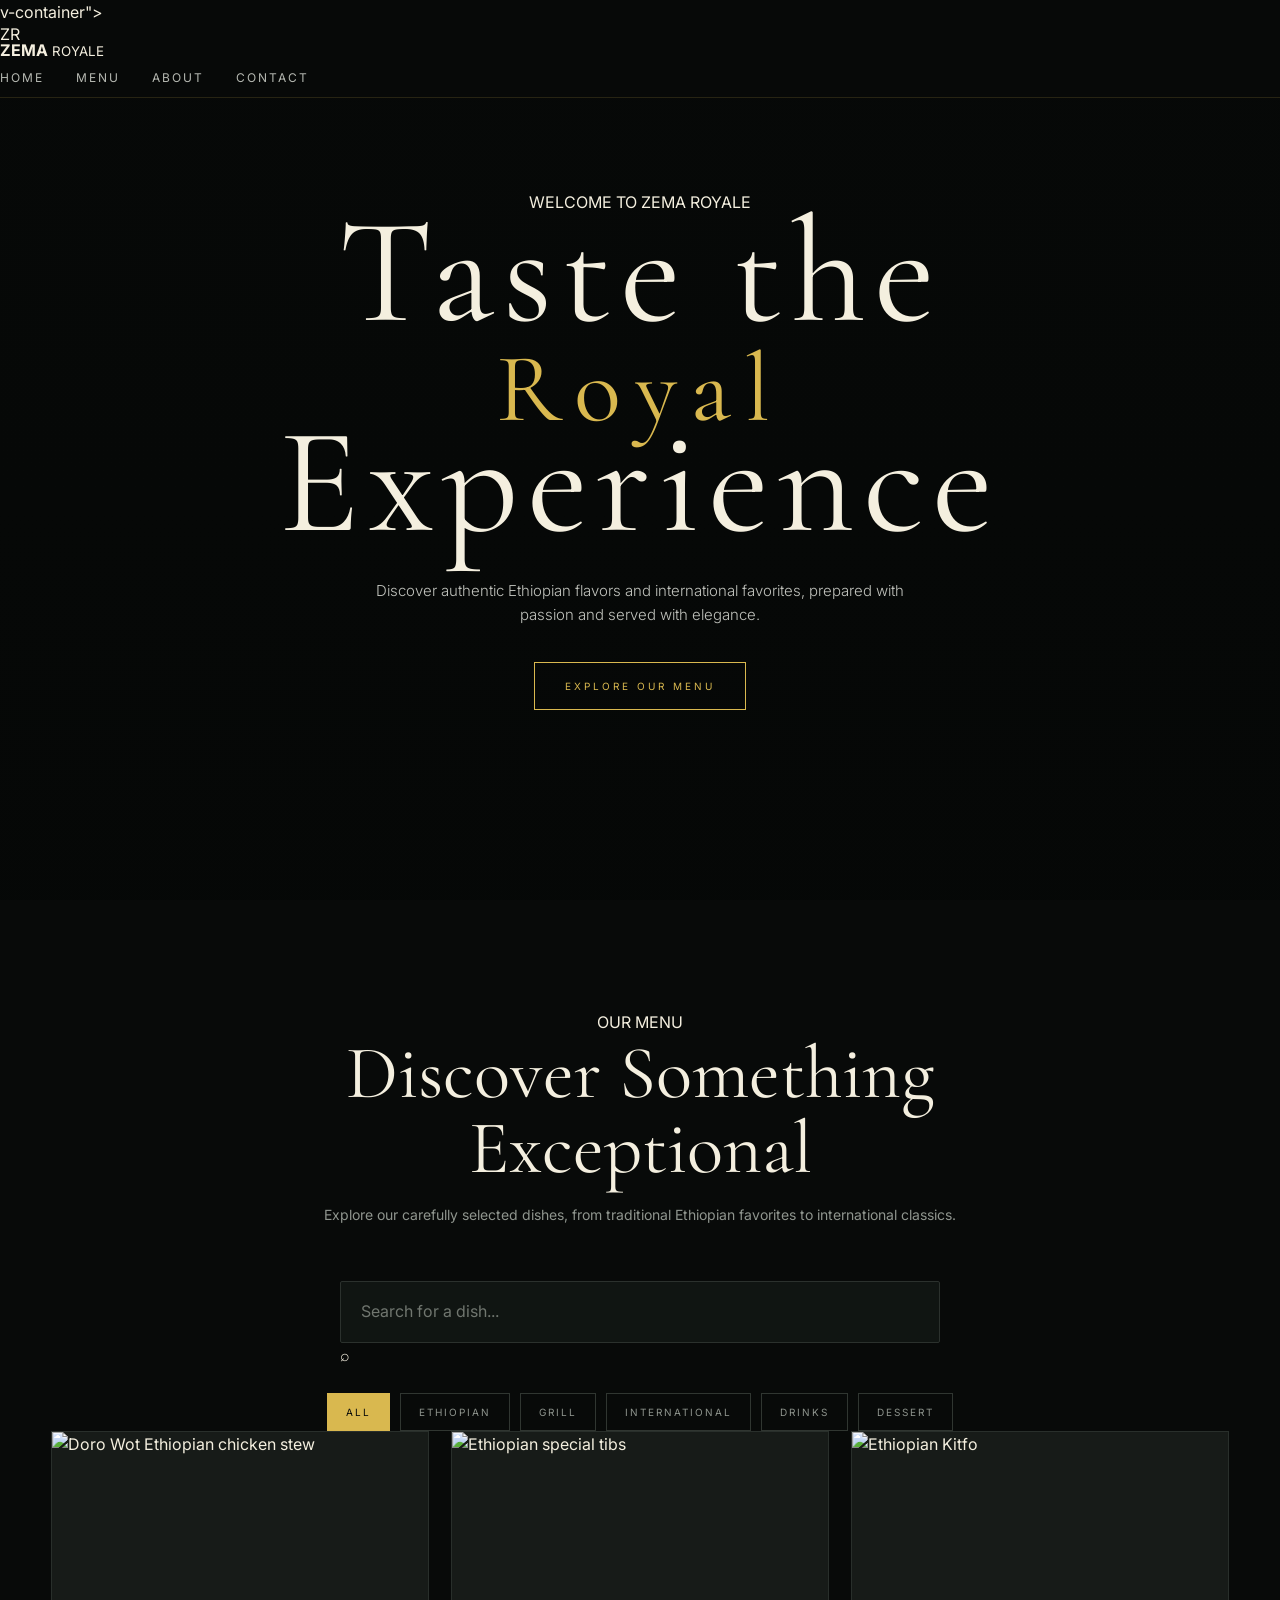
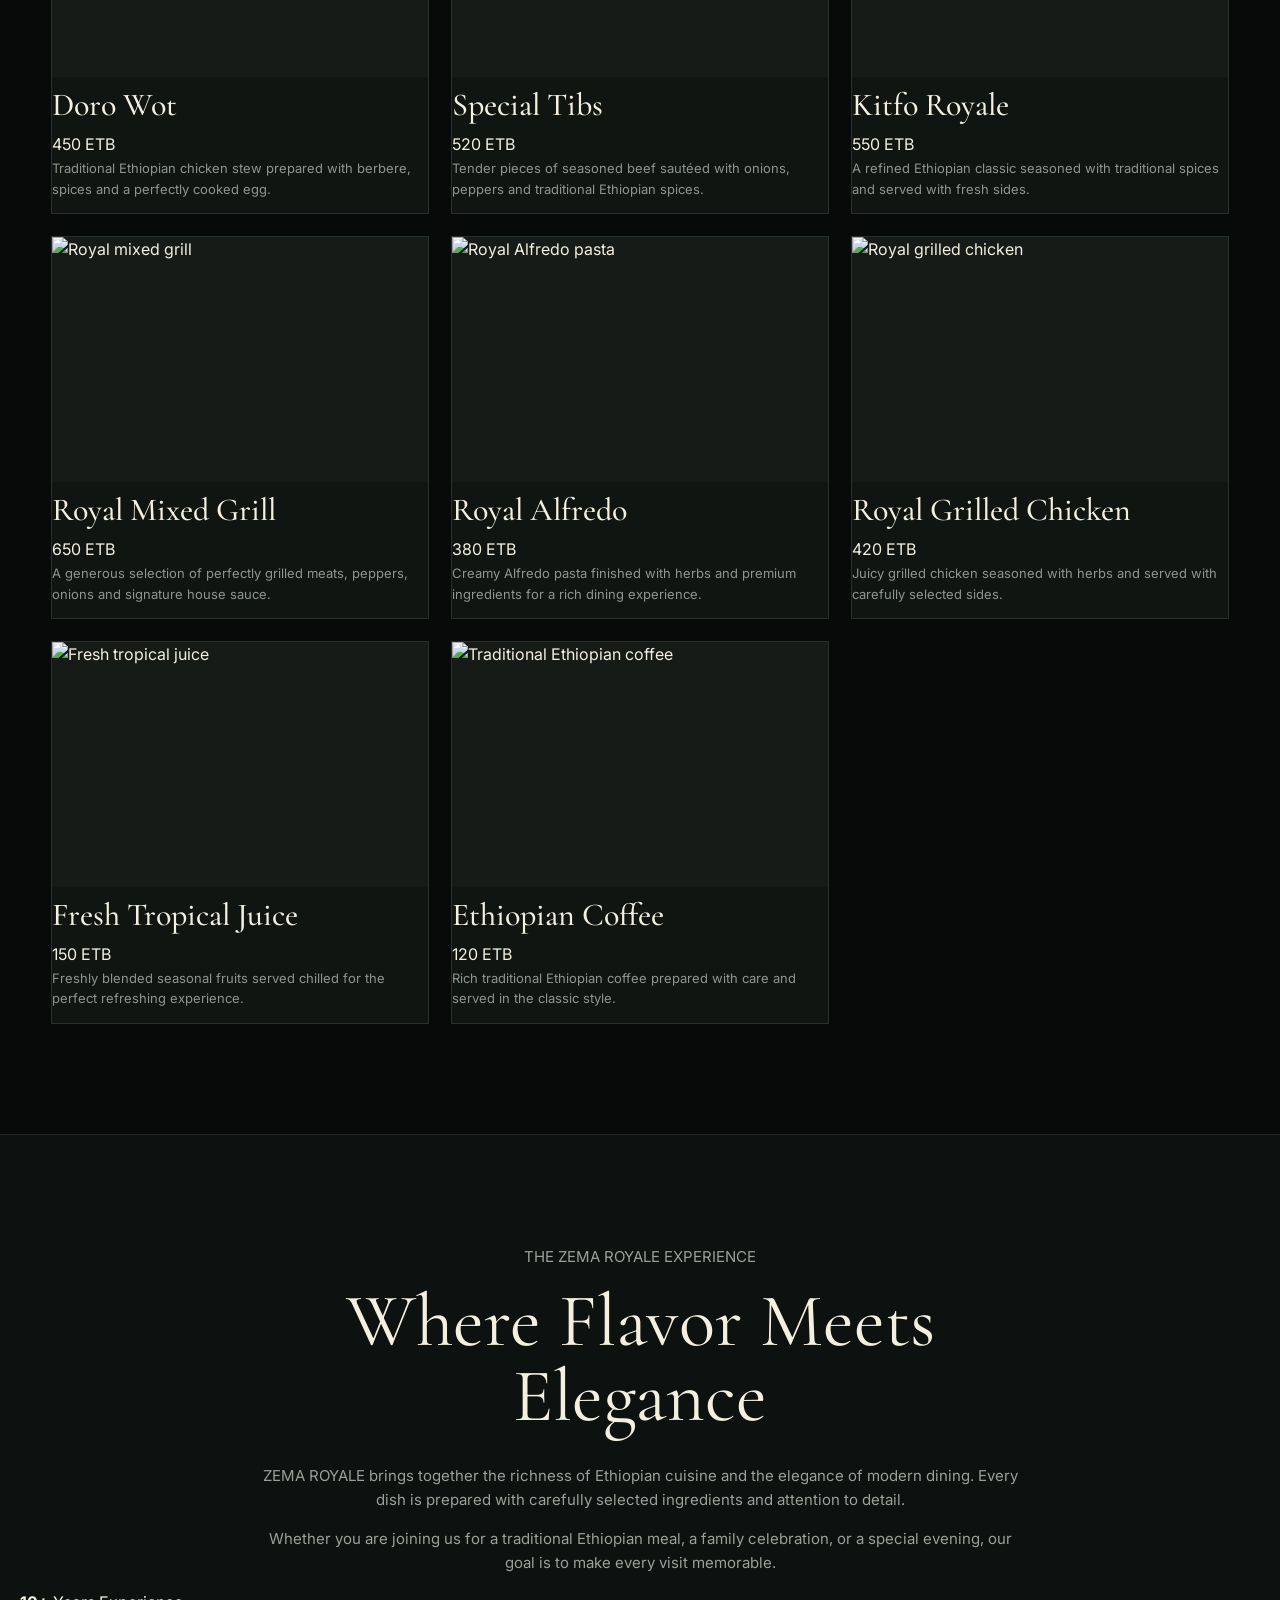
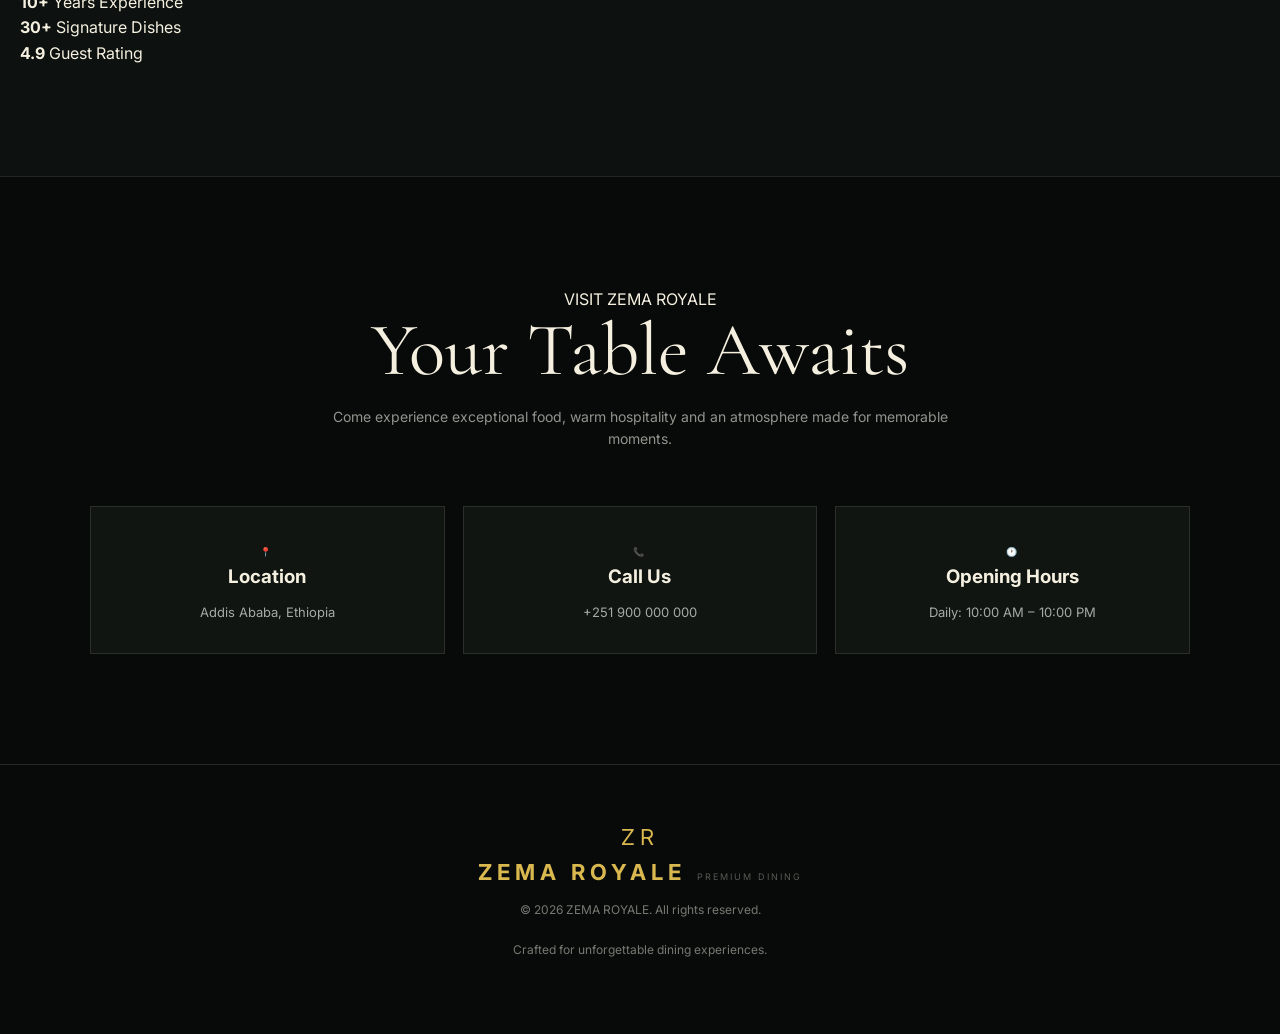
==== index.html @ 4bc6fc19 "Add files via upload" ====
<!DOCTYPE html>
<html lang="en">
<head>
    <meta charset="UTF-8">
    <meta name="viewport" content="width=device-width, initial-scale=1.0">

    <meta name="description" content="ZEMA ROYALE — Premium Ethiopian and international dining. Explore our digital menu.">

    <title>ZEMA ROYALE | Premium Dining</title>

    <!-- Google Fonts -->
    <link rel="preconnect" href="https://fonts.googleapis.com">
    <link rel="preconnect" href="https://fonts.gstatic.com" crossorigin>

    <link href="https://fonts.googleapis.com/css2?family=Cormorant+Garamond:wght@500;600;700&family=Inter:wght@400;500;600;700&display=swap" rel="stylesheet">

    <!-- CSS -->
    <link rel="stylesheet" href="style.css">
</head>

<body>

    <!-- ================= NAVBAR ================= -->

    <header class="navbar">

        v-container">

            <a href="#home" class="logo">
                <span class="logo-mark">ZR</span>

                <span class="logo-text">
                    <strong>ZEMA</strong>
                    <small>ROYALE</small>
                </span>
            </a>

            <nav class="nav-links">
                <a href="#home">Home</a>
                <a href="#menu">Menu</a>
                <a href="#about">About</a>
                <a href="#contact">Contact</a>
            </nav>

        </div>

    </header>


    <!-- ================= HERO ================= -->

    <section class="hero" id="home">

        <div class="hero-content">

            <p class="eyebrow">WELCOME TO ZEMA ROYALE</p>

            <h1>
                Taste the
                <span>Royal</span>
                Experience
            </h1>

            <p class="hero-description">
                Discover authentic Ethiopian flavors and international
                favorites, prepared with passion and served with elegance.
            </p>

            <a href="#menu" class="hero-button">
                Explore Our Menu
            </a>

        </div>

    </section>


    <!-- ================= MENU ================= -->

    <main id="menu">

        <section class="menu-section">

            <div class="section-heading">

                <p class="eyebrow">OUR MENU</p>

                <h2>
                    Discover Something
                    <span>Exceptional</span>
                </h2>

                <p>
                    Explore our carefully selected dishes, from traditional
                    Ethiopian favorites to international classics.
                </p>

            </div>


            <!-- SEARCH -->

            <div class="search-box">

                <input
                    type="text"
                    id="searchInput"
                    placeholder="Search for a dish..."
                    autocomplete="off"
                >

                <span class="search-icon">⌕</span>

            </div>


            <!-- CATEGORIES -->

            <div class="categories">

                <button
                    class="category-btn active"
                    data-category="all">
                    All
                </button>

                <button
                    class="category-btn"
                    data-category="ethiopian">
                    Ethiopian
                </button>

                <button
                    class="category-btn"
                    data-category="grill">
                    Grill
                </button>

                <button
                    class="category-btn"
                    data-category="international">
                    International
                </button>

                <button
                    class="category-btn"
                    data-category="drinks">
                    Drinks
                </button>

                <button
                    class="category-btn"
                    data-category="dessert">
                    Dessert
                </button>

            </div>


            <!-- FOOD GRID -->

            <div class="food-grid">


                <!-- DORO WOT -->

                <article
                    class="food-card"
                    data-category="ethiopian">

                    <div class="food-image">

                        <img
                            src="doro-wot.jpg"
                            alt="Doro Wot Ethiopian chicken stew"
                            loading="lazy"
                        >

                        <span class="food-tag">
                            Signature
                        </span>

                    </div>

                    <div class="food-content">

                        <div class="food-top">

                            <h3 class="food-name">
                                Doro Wot
                            </h3>

                            <span class="price">
                                450 ETB
                            </span>

                        </div>

                        <p class="food-description">
                            Traditional Ethiopian chicken stew prepared
                            with berbere, spices and a perfectly cooked egg.
                        </p>

                    </div>

                </article>


                <!-- TIBS -->

                <article
                    class="food-card"
                    data-category="ethiopian">

                    <div class="food-image">

                        <img
                            src="tibs.jpg"
                            alt="Ethiopian special tibs"
                            loading="lazy"
                        >

                    </div>

                    <div class="food-content">

                        <div class="food-top">

                            <h3 class="food-name">
                                Special Tibs
                            </h3>

                            <span class="price">
                                520 ETB
                            </span>

                        </div>

                        <p class="food-description">
                            Tender pieces of seasoned beef sautéed with
                            onions, peppers and traditional Ethiopian spices.
                        </p>

                    </div>

                </article>


                <!-- KITFO -->

                <article
                    class="food-card"
                    data-category="ethiopian">

                    <div class="food-image">

                        <img
                            src="kitfo.jpg"
                            alt="Ethiopian Kitfo"
                            loading="lazy"
                        >

                    </div>

                    <div class="food-content">

                        <div class="food-top">

                            <h3 class="food-name">
                                Kitfo Royale
                            </h3>

                            <span class="price">
                                550 ETB
                            </span>

                        </div>

                        <p class="food-description">
                            A refined Ethiopian classic seasoned with
                            traditional spices and served with fresh sides.
                        </p>

                    </div>

                </article>


                <!-- MIXED GRILL -->

                <article
                    class="food-card"
                    data-category="grill">

                    <div class="food-image">

                        <img
                            src="mixed-grill.jpg"
                            alt="Royal mixed grill"
                            loading="lazy"
                        >

                        <span class="food-tag">
                            Royal Choice
                        </span>

                    </div>

                    <div class="food-content">

                        <div class="food-top">

                            <h3 class="food-name">
                                Royal Mixed Grill
                            </h3>

                            <span class="price">
                                650 ETB
                            </span>

                        </div>

                        <p class="food-description">
                            A generous selection of perfectly grilled meats,
                            peppers, onions and signature house sauce.
                        </p>

                    </div>

                </article>


                <!-- PASTA -->

                <article
                    class="food-card"
                    data-category="international">

                    <div class="food-image">

                        <img
                            src="pasta.jpg"
                            alt="Royal Alfredo pasta"
                            loading="lazy"
                        >

                    </div>

                    <div class="food-content">

                        <div class="food-top">

                            <h3 class="food-name">
                                Royal Alfredo
                            </h3>

                            <span class="price">
                                380 ETB
                            </span>

                        </div>

                        <p class="food-description">
                            Creamy Alfredo pasta finished with herbs and
                            premium ingredients for a rich dining experience.
                        </p>

                    </div>

                </article>


                <!-- CHICKEN -->

                <article
                    class="food-card"
                    data-category="international">

                    <div class="food-image">

                        <img
                            src="chicken.jpg"
                            alt="Royal grilled chicken"
                            loading="lazy"
                        >

                    </div>

                    <div class="food-content">

                        <div class="food-top">

                            <h3 class="food-name">
                                Royal Grilled Chicken
                            </h3>

                            <span class="price">
                                420 ETB
                            </span>

                        </div>

                        <p class="food-description">
                            Juicy grilled chicken seasoned with herbs and
                            served with carefully selected sides.
                        </p>

                    </div>

                </article>


                <!-- JUICE -->

                <article
                    class="food-card"
                    data-category="drinks">

                    <div class="food-image">

                        <img
                            src="images/juice.jpg"
                            alt="Fresh tropical juice"
                            loading="lazy"
                        >

                        <span class="food-tag">
                            Fresh
                        </span>

                    </div>

                    <div class="food-content">

                        <div class="food-top">

                            <h3 class="food-name">
                                Fresh Tropical Juice
                            </h3>

                            <span class="price">
                                150 ETB
                            </span>

                        </div>

                        <p class="food-description">
                            Freshly blended seasonal fruits served chilled
                            for the perfect refreshing experience.
                        </p>

                    </div>

                </article>


                <!-- COFFEE -->

                <article
                    class="food-card"
                    data-category="drinks">

                    <div class="food-image">

                        <img
                            src="coffee.jpg"
                            alt="Traditional Ethiopian coffee"
                            loading="lazy"
                        >

                    </div>

                    <div class="food-content">

                        <div class="food-top">

                            <h3 class="food-name">
                                Ethiopian Coffee
                            </h3>

                            <span class="price">
                                120 ETB
                            </span>

                        </div>

                        <p class="food-description">
                            Rich traditional Ethiopian coffee prepared with
                            care and served in the classic style.
                        </p>

                    </div>

                </article>


            </div>

        </section>


        <!-- ================= ABOUT ================= -->

        <section class="about-section" id="about">

            <div class="about-content">

                <p class="eyebrow">
                    THE ZEMA ROYALE EXPERIENCE
                </p>

                <h2>
                    Where Flavor Meets
                    <span>Elegance</span>
                </h2>

                <p>
                    ZEMA ROYALE brings together the richness of Ethiopian
                    cuisine and the elegance of modern dining.
                    Every dish is prepared with carefully selected
                    ingredients and attention to detail.
                </p>

                <p>
                    Whether you are joining us for a traditional Ethiopian
                    meal, a family celebration, or a special evening,
                    our goal is to make every visit memorable.
                </p>

            </div>


            <div class="about-stats">

                <div class="stat">
                    <strong>10+</strong>
                    <span>Years Experience</span>
                </div>

                <div class="stat">
                    <strong>30+</strong>
                    <span>Signature Dishes</span>
                </div>

                <div class="stat">
                    <strong>4.9</strong>
                    <span>Guest Rating</span>
                </div>

            </div>

        </section>


        <!-- ================= CONTACT ================= -->

        <section class="contact-section" id="contact">

            <div class="section-heading">

                <p class="eyebrow">
                    VISIT ZEMA ROYALE
                </p>

                <h2>
                    Your Table
                    <span>Awaits</span>
                </h2>

                <p>
                    Come experience exceptional food, warm hospitality
                    and an atmosphere made for memorable moments.
                </p>

            </div>


            <div class="contact-grid">

                <div class="contact-card">

                    <span class="contact-icon">📍</span>

                    <h3>Location</h3>

                    <p>
                        Addis Ababa, Ethiopia
                    </p>

                </div>


                <div class="contact-card">

                    <span class="contact-icon">📞</span>

                    <h3>Call Us</h3>

                    <p>
                        +251 900 000 000
                    </p>

                </div>


                <div class="contact-card">

                    <span class="contact-icon">🕐</span>

                    <h3>Opening Hours</h3>

                    <p>
                        Daily: 10:00 AM – 10:00 PM
                    </p>

                </div>

            </div>

        </section>

    </main>


    <!-- ================= FOOTER ================= -->

    <footer class="footer">

        <div class="footer-content">

            <div class="footer-brand">

                <span class="logo-mark">
                    ZR
                </span>

                <div>
                    <strong>ZEMA ROYALE</strong>
                    <small>PREMIUM DINING</small>
                </div>

            </div>


            <p>
                © 2026 ZEMA ROYALE. All rights reserved.
            </p>


            <p class="footer-note">
                Crafted for unforgettable dining experiences.
            </p>

        </div>

    </footer>


    <!-- JavaScript -->

    <script src="script.js"></script>

</body>
</html>
---- style.css ----
/* =========================================================
   ZEMA ROYALE — PREMIUM DIGITAL MENU
   ========================================================= */

* {
    margin: 0;
    padding: 0;
    box-sizing: border-box;
}

html {
    scroll-behavior: smooth;
}

body {
    background: #080a09;
    color: #f4efdf;
    font-family: "Inter", sans-serif;
    line-height: 1.6;
}

body.modal-open {
    overflow: hidden;
}

img {
    width: 100%;
    display: block;
}

button,
input {
    font: inherit;
}

button {
    cursor: pointer;
}

a {
    color: inherit;
    text-decoration: none;
}


/* =========================================================
   NAVBAR
   ========================================================= */

.navbar {
    position: fixed;
    top: 0;
    left: 0;
    width: 100%;
    z-index: 1000;

    background: rgba(8, 10, 9, 0.92);
    backdrop-filter: blur(15px);

    border-bottom: 1px solid rgba(217, 184, 79, 0.15);
}

.nav-container {
    width: min(1200px, 92%);
    margin: auto;

    min-height: 82px;

    display: flex;
    align-items: center;
    justify-content: space-between;
    gap: 30px;
}


/* LOGO */

.logo {
    display: flex;
    flex-direction: column;
    line-height: 1;
}

.logo-main {
    color: #d9b84f;
    font-size: 25px;
    font-weight: 600;
    letter-spacing: 6px;
}

.logo-sub {
    color: #f4efdf;
    font-family: "Cormorant Garamond", serif;
    font-size: 22px;
    letter-spacing: 5px;
    margin-top: 5px;
}


/* NAV LINKS */

.nav-links {
    display: flex;
    align-items: center;
    gap: 32px;
}

.nav-links a {
    position: relative;

    color: #b5b8b1;

    font-size: 12px;
    text-transform: uppercase;
    letter-spacing: 2px;

    padding: 10px 0;

    transition: 0.3s ease;
}

.nav-links a::after {
    content: "";

    position: absolute;
    left: 0;
    bottom: 2px;

    width: 0;
    height: 1px;

    background: #d9b84f;

    transition: 0.3s ease;
}

.nav-links a:hover {
    color: #f4efdf;
}

.nav-links a:hover::after {
    width: 100%;
}


/* CART BUTTON */

.cart-button {
    position: relative;

    width: 48px;
    height: 48px;

    border: 1px solid #3a403b;
    background: #101512;

    color: #f4efdf;

    border-radius: 50%;

    transition: 0.3s ease;
}

.cart-button:hover {
    border-color: #d9b84f;
    color: #d9b84f;
    transform: translateY(-2px);
}

#cartCount {
    position: absolute;

    top: -4px;
    right: -4px;

    min-width: 19px;
    height: 19px;

    padding: 0 5px;

    display: flex;
    align-items: center;
    justify-content: center;

    background: #d9b84f;
    color: #080a09;

    border-radius: 50%;

    font-size: 10px;
    font-weight: 700;
}


/* =========================================================
   HERO
   ========================================================= */

.hero {
    min-height: 100vh;

    position: relative;

    display: flex;
    align-items: center;
    justify-content: center;

    background-image:
        linear-gradient(
            rgba(5, 7, 6, 0.48),
            rgba(5, 7, 6, 0.82)
        ),
        url("images/hero.jpg");

    background-size: cover;
    background-position: center;
}

.hero-overlay {
    position: absolute;
    inset: 0;

    background:
        radial-gradient(
            circle at center,
            transparent 0%,
            rgba(0, 0, 0, 0.5) 100%
        );
}

.hero-content {
    position: relative;
    z-index: 2;

    width: min(900px, 90%);

    text-align: center;
}

.hero-small {
    color: #d9b84f;

    font-size: 11px;
    letter-spacing: 6px;

    margin-bottom: 20px;
}

.hero h1 {
    font-family: "Cormorant Garamond", serif;

    font-size: clamp(70px, 12vw, 150px);

    font-weight: 400;

    line-height: 0.75;

    letter-spacing: 8px;
}

.hero h1 span {
    display: block;

    color: #d9b84f;

    font-size: 0.65em;

    letter-spacing: 14px;

    margin-top: 25px;
}

.hero-description {
    max-width: 580px;

    margin: 40px auto 35px;

    color: #c1c3bd;

    font-size: 15px;
    font-weight: 300;
}

.hero-button {
    display: inline-flex;

    padding: 15px 30px;

    border: 1px solid #d9b84f;

    color: #d9b84f;

    font-size: 10px;
    letter-spacing: 3px;
    text-transform: uppercase;

    transition: 0.3s ease;
}

.hero-button:hover {
    background: #d9b84f;
    color: #080a09;

    transform: translateY(-2px);
}


/* =========================================================
   MENU
   ========================================================= */

#menu {
    scroll-margin-top: 90px;
}

.menu-section {
    width: min(1200px, 92%);

    margin: auto;

    padding: 110px 0;
}

.section-heading {
    text-align: center;

    max-width: 650px;

    margin: 0 auto 55px;
}

.section-small {
    color: #d9b84f;

    font-size: 10px;
    letter-spacing: 5px;

    margin-bottom: 12px;
}

.section-heading h2 {
    font-family: "Cormorant Garamond", serif;

    font-size: clamp(48px, 7vw, 75px);

    font-weight: 400;

    line-height: 1;
}

.section-heading > p:last-child {
    color: #8f958e;

    margin-top: 18px;

    font-size: 14px;
}


/* SEARCH */

.menu-controls {
    margin-bottom: 45px;
}

.search-box {
    max-width: 600px;

    margin: auto auto 25px;
}

.search-box input {
    width: 100%;

    padding: 17px 20px;

    background: #101512;

    border: 1px solid #2b312d;

    color: #f4efdf;

    outline: none;

    border-radius: 2px;

    transition: 0.3s ease;
}

.search-box input::placeholder {
    color: #70766f;
}

.search-box input:focus {
    border-color: #d9b84f;
}


/* CATEGORIES */

.categories {
    display: flex;

    align-items: center;
    justify-content: center;

    flex-wrap: wrap;

    gap: 10px;
}

.category-btn {
    background: transparent;

    border: 1px solid #303631;

    color: #8e948d;

    padding: 10px 18px;

    font-size: 10px;

    letter-spacing: 2px;

    text-transform: uppercase;

    transition: 0.3s ease;
}

.category-btn:hover,
.category-btn.active {
    background: #d9b84f;

    border-color: #d9b84f;

    color: #080a09;
}


/* =========================================================
   FOOD GRID
   ========================================================= */

.food-grid {
    display: grid;

    grid-template-columns:
        repeat(3, minmax(0, 1fr));

    gap: 22px;
}

.food-card {
    overflow: hidden;

    background: #101512;

    border: 1px solid #292f2b;

    transition:
        transform 0.35s ease,
        border-color 0.35s ease,
        box-shadow 0.35s ease;

    cursor: pointer;
}

.food-card:hover {
    transform: translateY(-7px);

    border-color: rgba(217, 184, 79, 0.6);

    box-shadow:
        0 20px 50px rgba(0, 0, 0, 0.35);
}

.food-image {
    height: 245px;

    overflow: hidden;

    background: #171b18;
}

.food-image img {
    height: 100%;

    object-fit: cover;

    transition: transform 0.6s ease;
}

.food-card:hover .food-image img {
    transform: scale(1.06);
}

.food-info {
    padding: 25px;
}

.food-category {
    color: #d9b84f;

    font-size: 9px;

    letter-spacing: 3px;
}

.food-name {
    font-family: "Cormorant Garamond", serif;

    font-size: 32px;

    font-weight: 500;

    line-height: 1.1;

    margin: 10px 0;
}

.food-description {
    min-height: 55px;

    color: #8f958e;

    font-size: 13px;
}

.food-bottom {
    margin-top: 20px;

    padding-top: 17px;

    border-top: 1px solid #292f2b;
}

.food-price {
    color: #d9b84f;

    font-size: 16px;

    font-weight: 600;
}


/* =========================================================
   ABOUT
   ========================================================= */

.about-section {
    background: #0d110f;

    border-top: 1px solid #202620;
    border-bottom: 1px solid #202620;

    padding: 110px 20px;
}

.about-content {
    max-width: 760px;

    margin: auto;

    text-align: center;
}

.about-content h2 {
    font-family: "Cormorant Garamond", serif;

    font-size: clamp(48px, 7vw, 75px);

    font-weight: 400;

    line-height: 1;

    margin-bottom: 30px;
}

.about-content p:not(.section-small) {
    color: #9ba099;

    font-size: 15px;

    margin-bottom: 15px;
}


/* =========================================================
   CONTACT
   ========================================================= */

.contact-section {
    width: min(1100px, 90%);

    margin: auto;

    padding: 110px 0;
}

.contact-grid {
    display: grid;

    grid-template-columns:
        repeat(3, 1fr);

    gap: 18px;
}

.contact-grid > div {
    padding: 30px;

    background: #101512;

    border: 1px solid #292f2b;

    text-align: center;
}

.contact-grid span {
    color: #d9b84f;

    font-size: 9px;

    letter-spacing: 3px;
}

.contact-grid p {
    color: #a5aaa3;

    margin-top: 10px;

    font-size: 13px;
}


/* =========================================================
   FOOTER
   ========================================================= */

footer {
    text-align: center;

    padding: 55px 20px;

    border-top: 1px solid #242a26;

    background: #080a09;
}

.footer-brand {
    color: #d9b84f;

    font-size: 22px;

    letter-spacing: 5px;
}

footer p {
    color: #737a72;

    font-size: 12px;

    margin: 10px 0 20px;
}

footer small {
    color: #555b55;

    font-size: 9px;

    letter-spacing: 2px;
}


/* =========================================================
   FOOD DETAILS MODAL
   ========================================================= */

.food-modal {
    position: fixed;

    inset: 0;

    z-index: 2000;

    display: none;

    align-items: center;
    justify-content: center;

    padding: 20px;

    background: rgba(0, 0, 0, 0.78);

    backdrop-filter: blur(8px);
}

.food-modal.show {
    display: flex;
}

.food-modal-box {
    position: relative;

    width: min(900px, 95vw);

    max-height: 90vh;

    overflow: auto;

    display: grid;

    grid-template-columns: 1fr 1fr;

    background: #101512;

    border: 1px solid #3b403c;

    box-shadow: 0 30px 100px rgba(0, 0, 0, 0.6);

    animation: modalIn 0.3s ease;
}

.food-modal-image {
    min-height: 430px;
}

.food-modal-image img {
    width: 100%;
    height: 100%;

    object-fit: cover;
}

.food-modal-content {
    padding: 55px 45px;

    display: flex;
    flex-direction: column;
    justify-content: center;
}

.food-modal-category {
    color: #d9b84f;

    font-size: 9px;

    letter-spacing: 4px;
}

.food-modal-content h2 {
    font-family: "Cormorant Garamond", serif;

    font-size: 55px;

    font-weight: 400;

    line-height: 1;

    margin: 15px 0;
}

.food-modal-price {
    color: #d9b84f;

    font-size: 20px;

    margin-bottom: 20px;
}

.food-modal-description {
    color: #9ba099;

    font-size: 14px;

    margin-bottom: 30px;
}

.add-to-order {
    border: 1px solid #d9b84f;

    background: #d9b84f;

    color: #080a09;

    padding: 15px;

    font-size: 10px;

    font-weight: 700;

    letter-spacing: 2px;

    text-transform: uppercase;

    transition: 0.3s ease;
}

.add-to-order:hover {
    background: transparent;

    color: #d9b84f;
}

.close-modal {
    position: absolute;

    top: 15px;
    right: 18px;

    width: 35px;
    height: 35px;

    border: 1px solid #3b403c;

    background: rgba(8, 10, 9, 0.75);

    color: #f4efdf;

    border-radius: 50%;

    z-index: 5;
}


/* =========================================================
   CART MODAL
   ========================================================= */

.cart-modal {
    position: fixed;

    inset: 0;

    z-index: 2100;

    display: none;

    align-items: center;
    justify-content: center;

    padding: 20px;

    background: rgba(0, 0, 0, 0.8);

    backdrop-filter: blur(8px);
}

.cart-modal.show {
    display: flex;
}

.cart-box {
    position: relative;

    width: min(650px, 95vw);

    max-height: 90vh;

    overflow-y: auto;

    padding: 40px;

    background: #101512;

    border: 1px solid #3b403c;

    box-shadow: 0 30px 100px rgba(0, 0, 0, 0.65);

    animation: modalIn 0.3s ease;
}

.cart-box h2 {
    font-family: "Cormorant Garamond", serif;

    font-size: 48px;

    font-weight: 400;
}

.cart-subtitle {
    color: #777e76;

    font-size: 12px;

    margin: 5px 0 25px;
}

.cart-items {
    border-top: 1px solid #2a302c;
}

.cart-item {
    display: grid;

    grid-template-columns: 1fr auto auto;

    gap: 15px;

    align-items: center;

    padding: 17px 0;

    border-bottom: 1px solid #2a302c;
}

.cart-item-name {
    font-size: 14px;
}

.cart-item-price {
    color: #d9b84f;

    font-size: 13px;
}

.quantity-controls {
    display: flex;

    align-items: center;

    gap: 8px;
}

.quantity-controls button {
    width: 28px;
    height: 28px;

    border: 1px solid #3a403b;

    background: transparent;

    color: #f4efdf;
}

.quantity-controls button:hover {
    border-color: #d9b84f;

    color: #d9b84f;
}

.remove-item {
    border: none !important;

    color: #777e76 !important;

    width: auto !important;

    background: transparent !important;
}

.cart-total {
    display: flex;

    justify-content: space-between;

    align-items: center;

    margin-top: 25px;

    padding-top: 20px;

    border-top: 1px solid #3b403c;
}

.cart-total span {
    color: #92988f;

    font-size: 11px;

    letter-spacing: 2px;
}

.cart-total strong {
    color: #d9b84f;

    font-size: 23px;
}

.customer-form {
    display: grid;

    gap: 12px;

    margin-top: 25px;
}

.customer-form input {
    width: 100%;

    padding: 14px;

    background: #0b0e0c;

    border: 1px solid #303631;

    color: #f4efdf;

    outline: none;
}

.customer-form input:focus {
    border-color: #d9b84f;
}

.place-order-button {
    width: 100%;

    margin-top: 15px;

    padding: 16px;

    background: #d9b84f;

    border: 1px solid #d9b84f;

    color: #080a09;

    font-size: 10px;

    font-weight: 700;

    letter-spacing: 3px;

    text-transform: uppercase;
}

.place-order-button:hover {
    background: transparent;

    color: #d9b84f;
}


/* =========================================================
   SUCCESS MODAL
   ========================================================= */

.order-success {
    position: fixed;

    inset: 0;

    z-index: 3000;

    display: flex;

    align-items: center;
    justify-content: center;

    padding: 20px;

    background: rgba(0, 0, 0, 0.82);

    backdrop-filter: blur(12px);

    animation: fadeIn 0.3s ease;
}

.order-success-box {
    position: relative;

    width: min(520px, 95vw);

    padding: 50px 40px;

    text-align: center;

    background:
        linear-gradient(
            145deg,
            #111713,
            #090c0a
        );

    border: 1px solid rgba(217, 184, 79, 0.55);

    box-shadow:
        0 30px 100px rgba(0, 0, 0, 0.75),
        0 0 50px rgba(217, 184, 79, 0.08);

    animation: successIn 0.45s ease;
}

.success-check {
    width: 72px;
    height: 72px;

    margin: 0 auto 25px;

    display: flex;
    align-items: center;
    justify-content: center;

    border: 1px solid #d9b84f;

    border-radius: 50%;

    color: #d9b84f;

    font-size: 32px;

    box-shadow:
        0 0 35px rgba(217, 184, 79, 0.12);
}

.success-label {
    color: #d9b84f;

    font-size: 9px;

    letter-spacing: 5px;
}

.order-success-box h2 {
    font-family: "Cormorant Garamond", serif;

    font-size: 52px;

    font-weight: 400;

    margin: 10px 0 5px;
}

.success-customer {
    color: #f4efdf;

    font-size: 15px;

    margin-bottom: 20px;
}

.success-message {
    color: #92988f;

    font-size: 13px;

    line-height: 1.8;

    max-width: 400px;

    margin: auto;
}

.success-details {
    display: grid;

    grid-template-columns:
        repeat(3, 1fr);

    gap: 10px;

    margin: 30px 0;
}

.success-detail {
    padding: 15px 8px;

    background: #151b17;

    border: 1px solid #2c332e;
}

.success-detail small {
    display: block;

    color: #777e76;

    font-size: 8px;

    letter-spacing: 2px;

    margin-bottom: 5px;
}

.success-detail strong {
    color: #d9b84f;

    font-size: 13px;
}

.success-note {
    color: #8e948d;

    font-size: 11px;

    margin-bottom: 25px;
}

.success-button {
    width: 100%;

    padding: 15px;

    border: 1px solid #d9b84f;

    background: #d9b84f;

    color: #080a09;

    font-size: 10px;

    font-weight: 700;

    letter-spacing: 3px;

    text-transform: uppercase;

    transition: 0.3s ease;
}

.success-button:hover {
    background: transparent;

    color: #d9b84f;
}


/* =========================================================
   ANIMATIONS
   ========================================================= */

@keyframes modalIn {
    from {
        opacity: 0;
        transform: translateY(20px) scale(0.98);
    }

    to {
        opacity: 1;
        transform: translateY(0) scale(1);
    }
}

@keyframes fadeIn {
    from {
        opacity: 0;
    }

    to {
        opacity: 1;
    }
}

@keyframes successIn {
    from {
        opacity: 0;
        transform: translateY(25px) scale(0.95);
    }

    to {
        opacity: 1;
        transform: translateY(0) scale(1);
    }
}


/* =========================================================
   MOBILE
   ========================================================= */

@media (max-width: 900px) {

    .nav-container {
        min-height: 70px;
    }

    .nav-links {
        gap: 15px;
    }

    .nav-links a {
        font-size: 9px;
        letter-spacing: 1px;
    }

    .food-grid {
        grid-template-columns: repeat(2, 1fr);
    }

    .food-modal-box {
        grid-template-columns: 1fr;
    }

    .food-modal-image {
        height: 260px;
        min-height: 260px;
    }

    .food-modal-content {
        padding: 35px 25px;
    }

    .contact-grid {
        grid-template-columns: 1fr;
    }
}


@media (max-width: 600px) {

    .logo-main {
        font-size: 19px;
    }

    .logo-sub {
        font-size: 16px;
    }

    .nav-links {
        gap: 9px;
    }

    .nav-links a {
        font-size: 8px;
    }

    .cart-button {
        width: 42px;
        height: 42px;
    }

    .hero h1 {
        font-size: 65px;
        letter-spacing: 4px;
    }

    .hero h1 span {
        letter-spacing: 7px;
    }

    .food-grid {
        grid-template-columns: 1fr;
    }

    .food-image {
        height: 260px;
    }

    .cart-box {
        padding: 25px 20px;
    }

    .cart-item {
        grid-template-columns: 1fr auto;
    }

    .cart-item-price {
        grid-column: 1;
    }

    .quantity-controls {
        grid-row: 1 / span 2;
        grid-column: 2;
    }

    .success-details {
        grid-template-columns: 1fr;
    }

    .order-success-box {
        padding: 40px 25px;
    }

    .order-success-box h2 {
        font-size: 43px;
    }
}
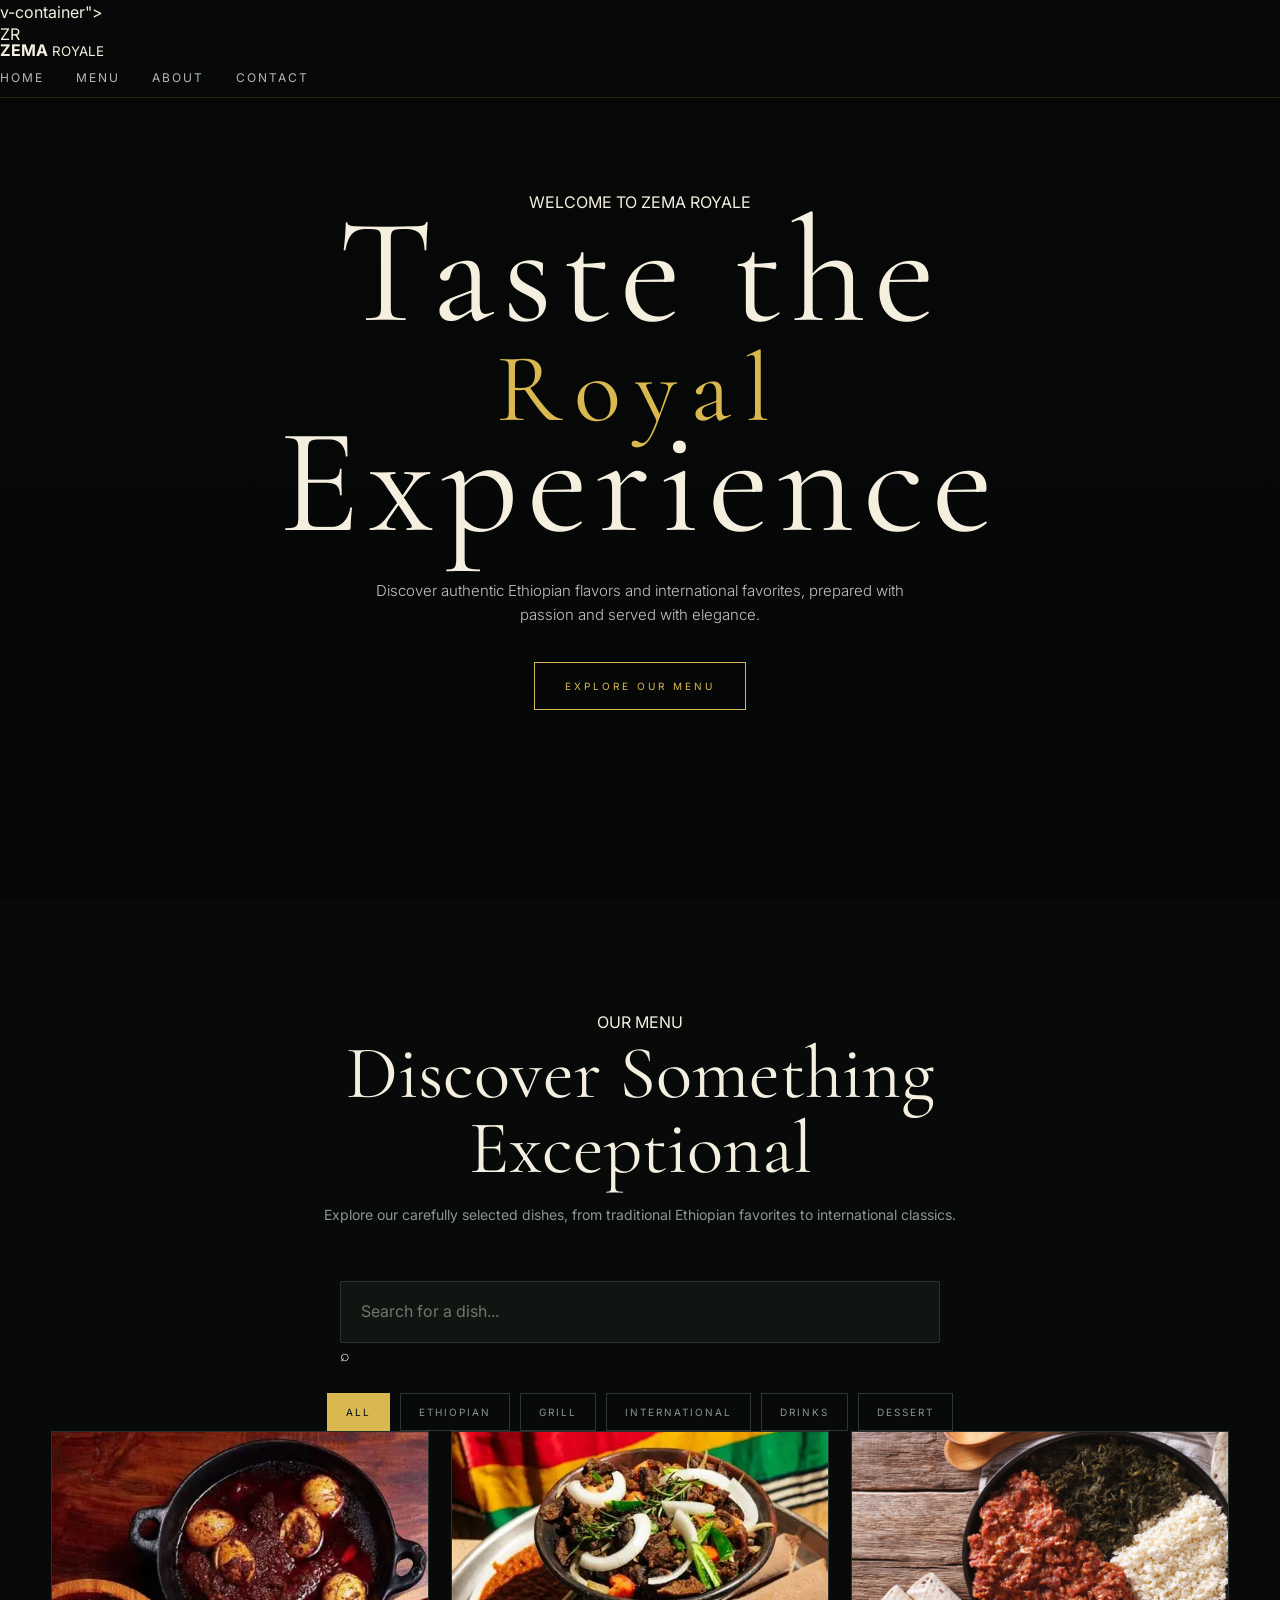
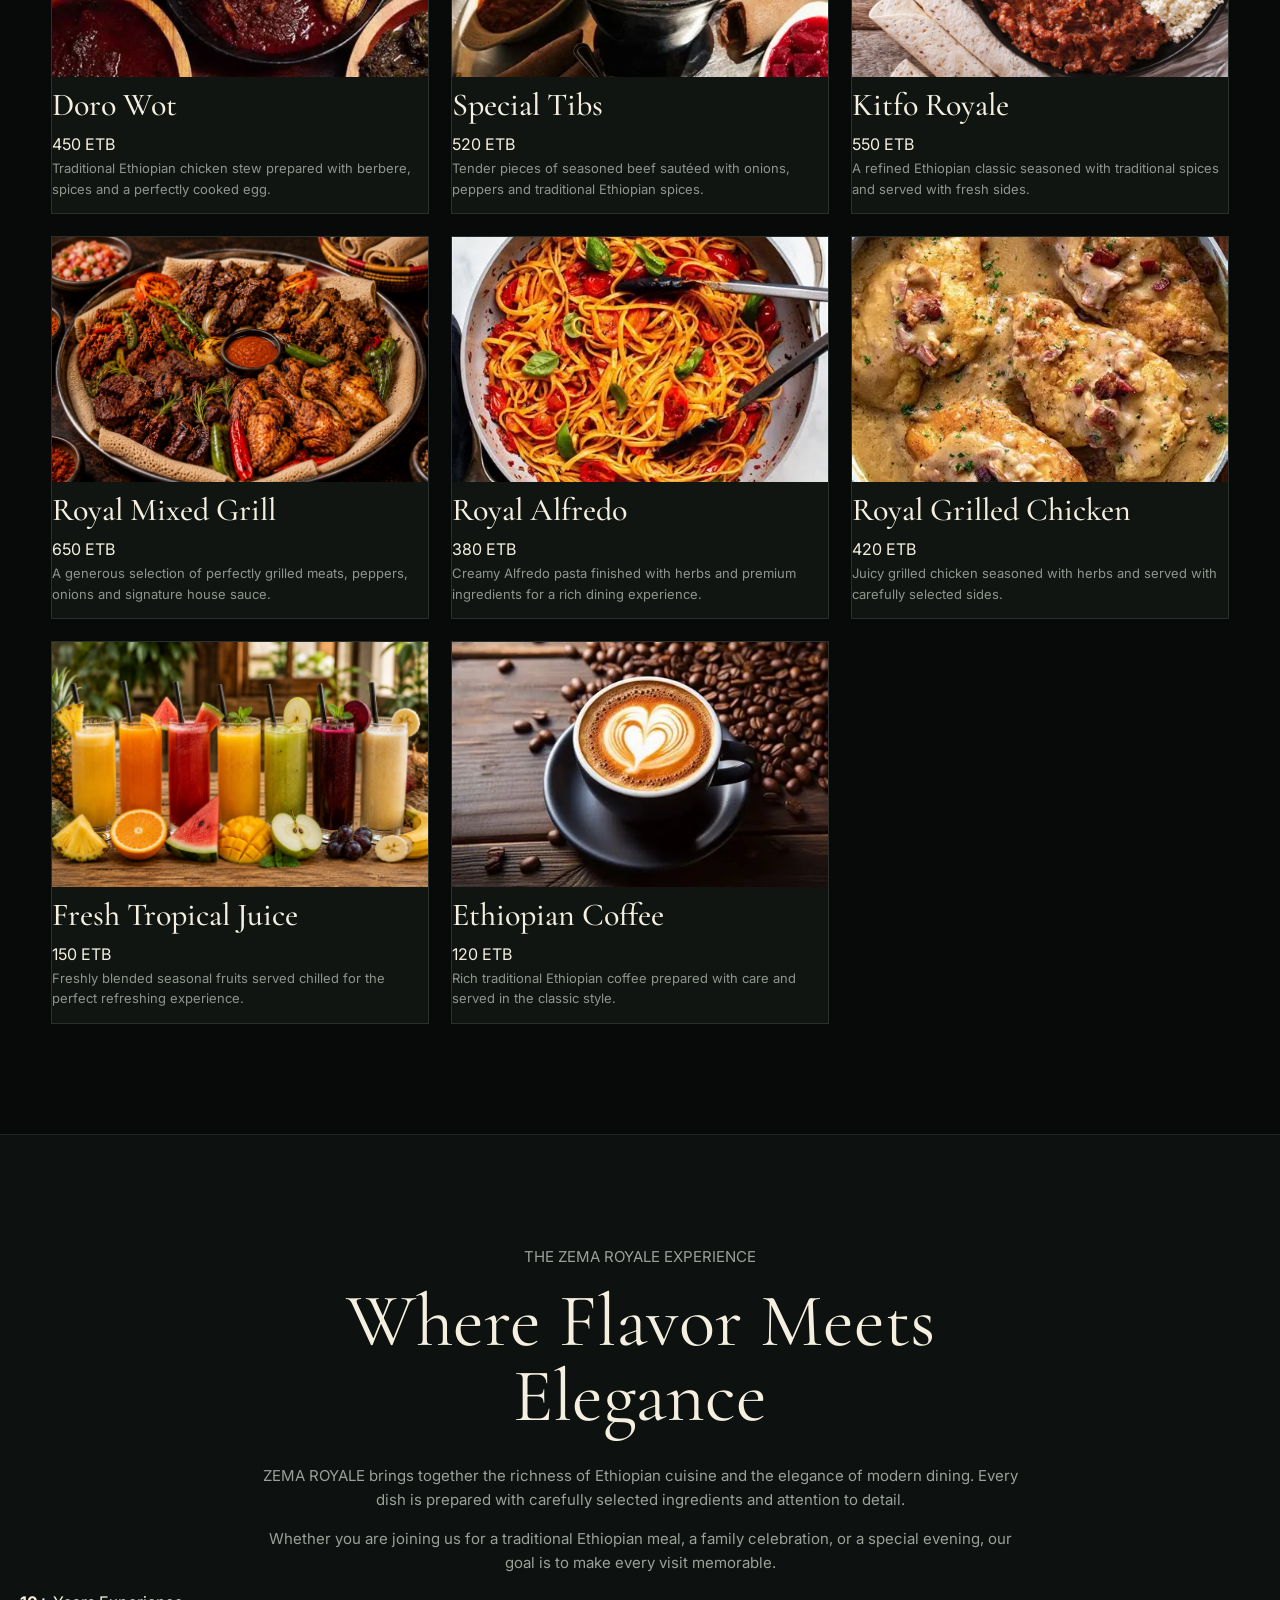
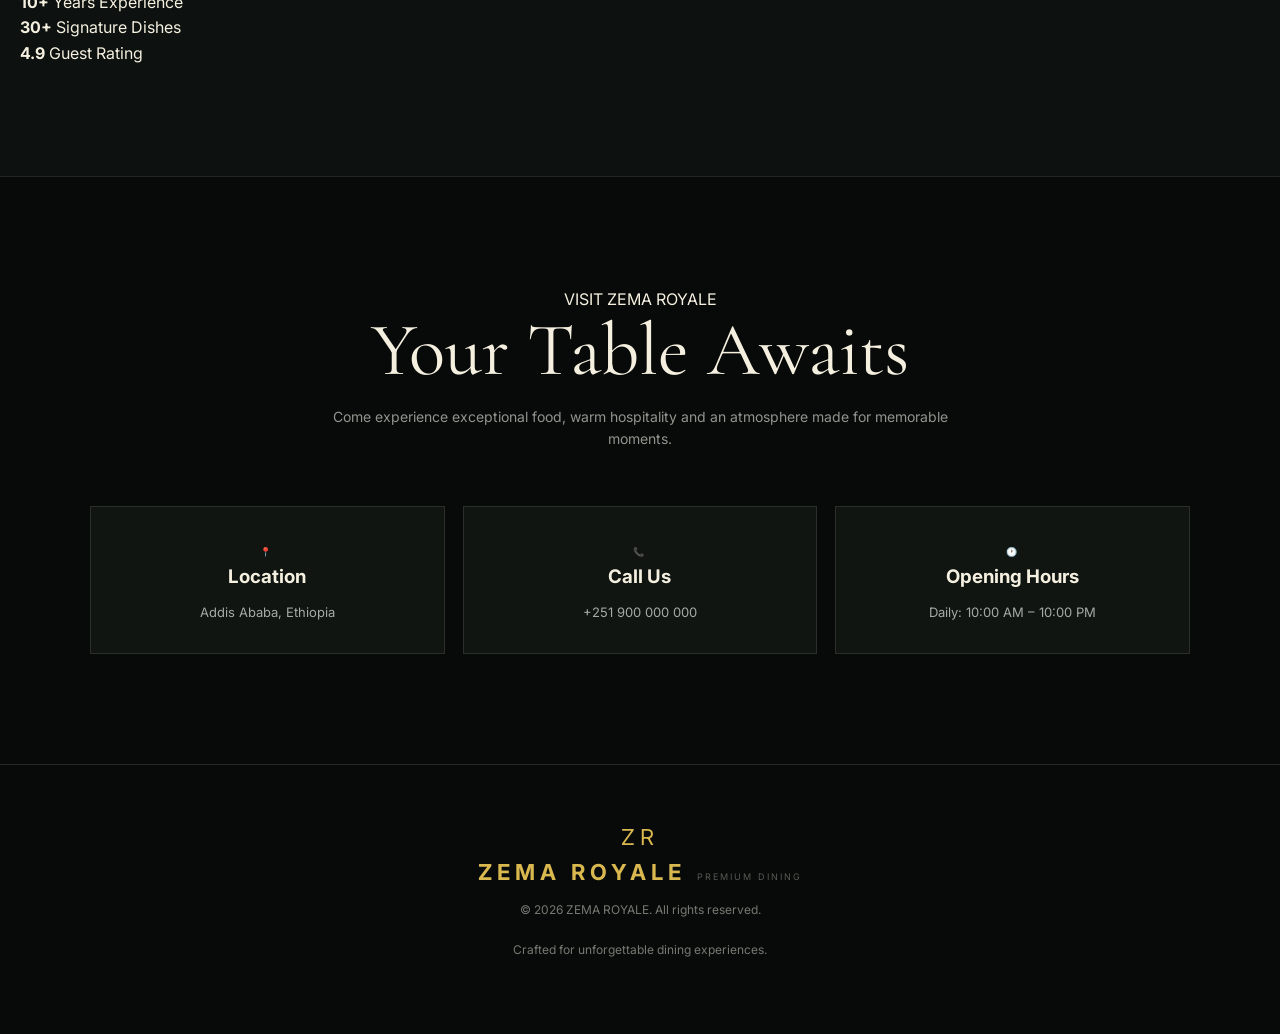
==== commit 8c8468a6: "Add files via upload" ====
--- a/index.html
+++ b/index.html
@@ -419,7 +419,7 @@
                     <div class="food-image">
 
                         <img
-                            src="images/juice.jpg"
+                            src="juice.jpg"
                             alt="Fresh tropical juice"
                             loading="lazy"
                         >
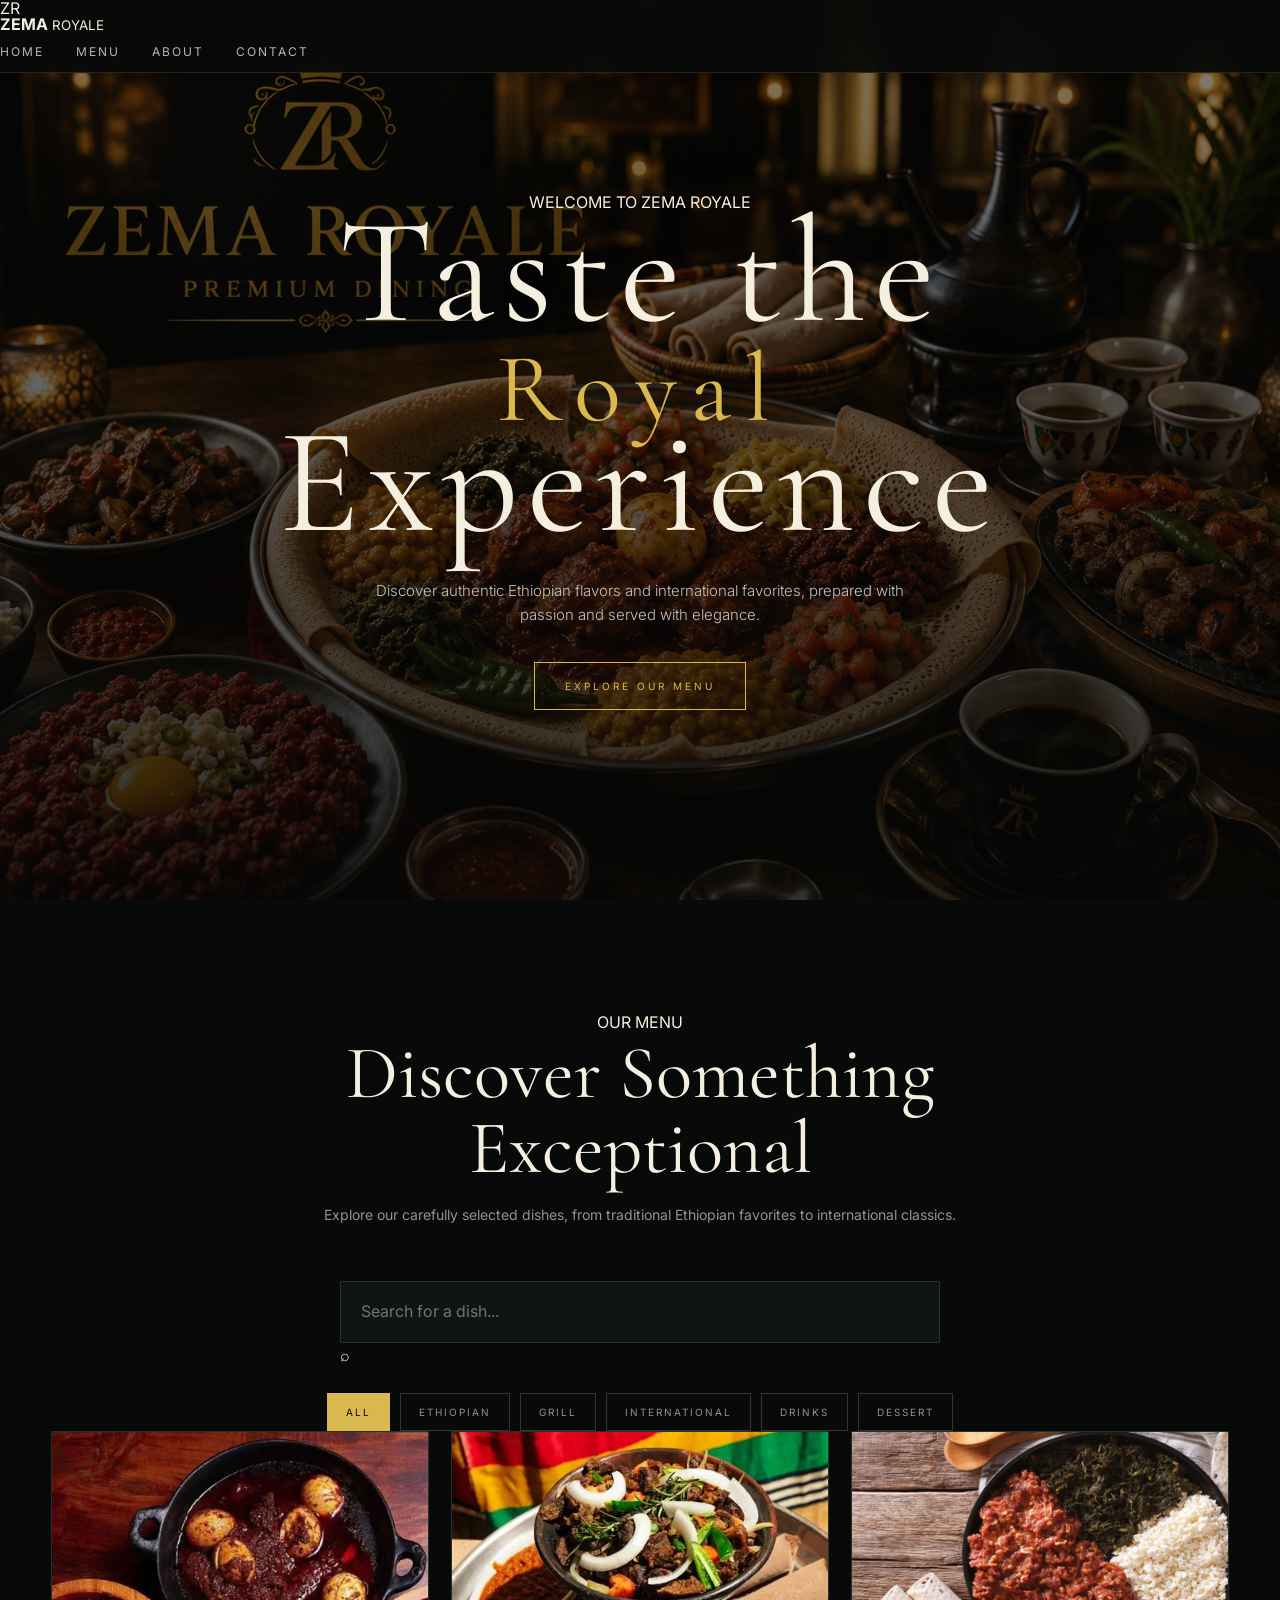
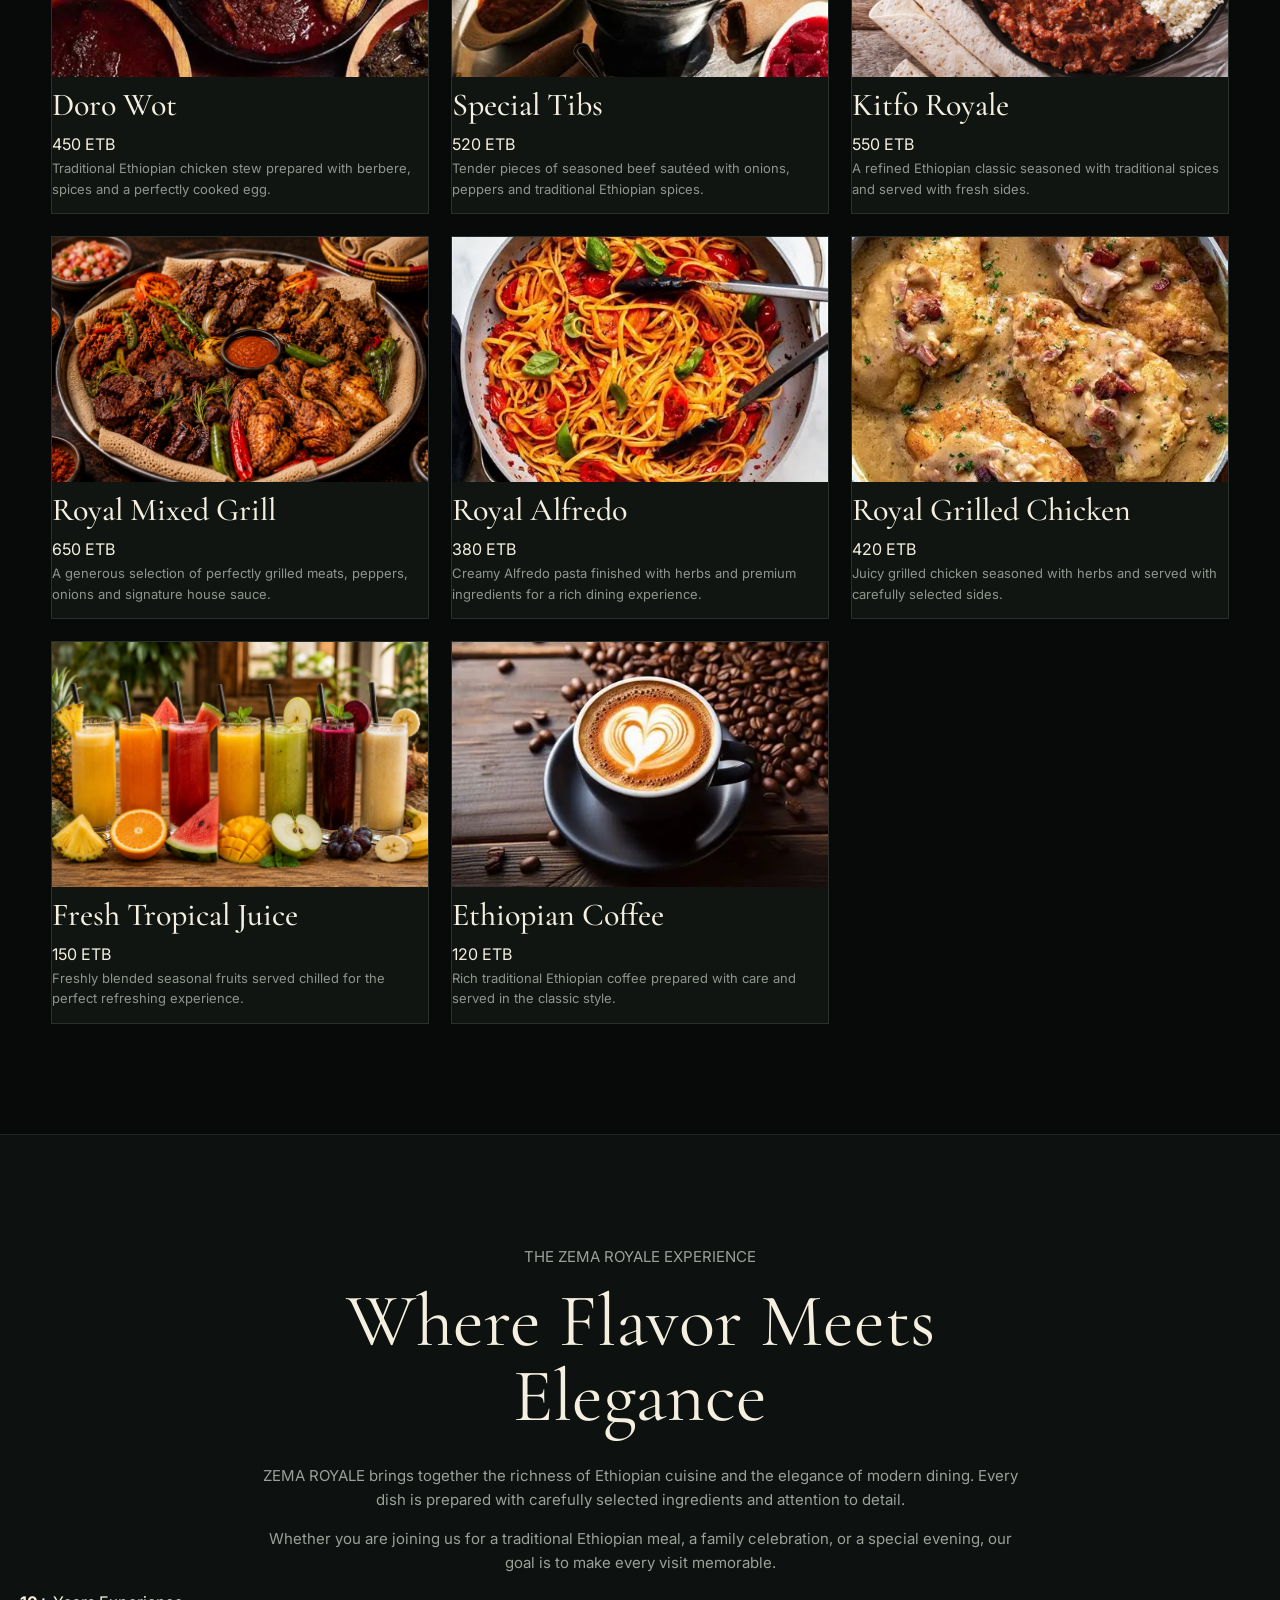
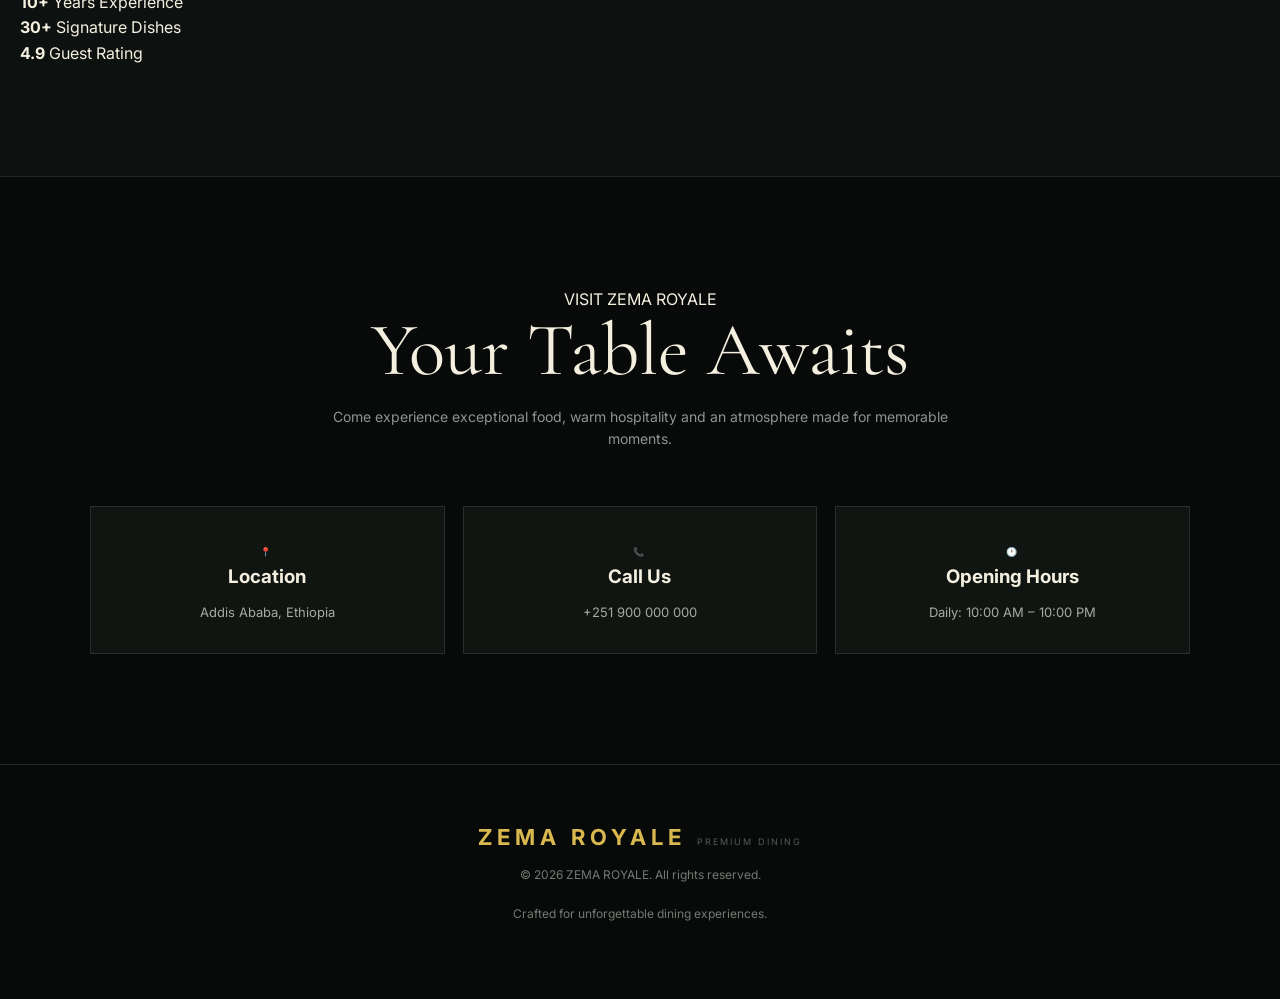
==== commit fd5d103c: "Add files via upload" ====
--- a/index.html
+++ b/index.html
@@ -24,7 +24,7 @@
 
     <header class="navbar">
 
-        v-container">
+        
 
             <a href="#home" class="logo">
                 <span class="logo-mark">ZR</span>
@@ -631,7 +631,7 @@
             <div class="footer-brand">
 
                 <span class="logo-mark">
-                    ZR
+                    
                 </span>
 
                 <div>
--- a/style.css
+++ b/style.css
@@ -210,7 +210,7 @@
             rgba(5, 7, 6, 0.48),
             rgba(5, 7, 6, 0.82)
         ),
-        url("images/hero.jpg");
+        url("hero.jpg");
 
     background-size: cover;
     background-position: center;
